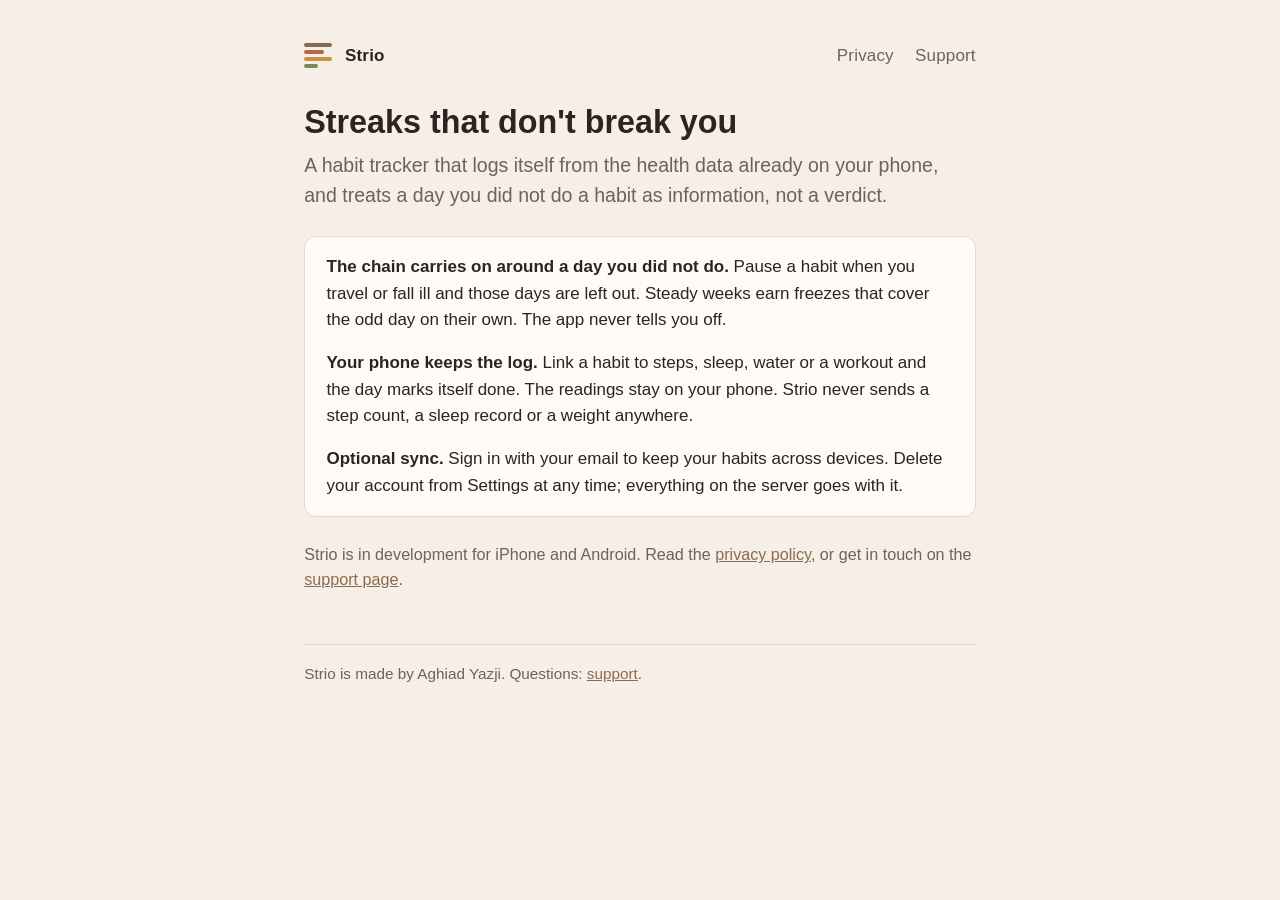
==== index.html @ ce31e803 "docs: the public site, landing page, privacy policy and support Plain HTML under site/, no build ste" ====
<!DOCTYPE html>
<html lang="en">
<head>
<meta charset="utf-8">
<meta name="viewport" content="width=device-width, initial-scale=1">
<title>Strio — Streaks that don't break you</title>
<meta name="description" content="A habit tracker that logs itself from the health data already on your phone, and treats a day you did not do a habit as information rather than failure.">
<link rel="stylesheet" href="style.css">
</head>
<body>
<main>
<header class="site"><span class="mark"><i></i><i></i><i></i><i></i></span><a href="index.html">Strio</a><nav><a href="privacy.html">Privacy</a><a href="support.html">Support</a></nav></header>
<h1>Streaks that don't break you</h1>
<p class="lede">A habit tracker that logs itself from the health data already on your phone, and treats a day you did not do a habit as information, not a verdict.</p>
<div class="card">
<p><strong>The chain carries on around a day you did not do.</strong> Pause a habit when you travel or fall ill and those days are left out. Steady weeks earn freezes that cover the odd day on their own. The app never tells you off.</p>
<p><strong>Your phone keeps the log.</strong> Link a habit to steps, sleep, water or a workout and the day marks itself done. The readings stay on your phone. Strio never sends a step count, a sleep record or a weight anywhere.</p>
<p><strong>Optional sync.</strong> Sign in with your email to keep your habits across devices. Delete your account from Settings at any time; everything on the server goes with it.</p>
</div>
<p class="meta">Strio is in development for iPhone and Android. Read the <a href="privacy.html">privacy policy</a>, or get in touch on the <a href="support.html">support page</a>.</p>
<footer>Strio is made by Aghiad Yazji. Questions: <a href="support.html">support</a>.</footer>
</main>
</body>
</html>
---- style.css ----
:root {
  --bg: #f6efe7;
  --surface: #fffaf5;
  --text: #2b2420;
  --muted: #6e625a;
  --accent: #8b6b4e;
  --rule: #e5d9cc;
}
@media (prefers-color-scheme: dark) {
  :root {
    --bg: #1d1916;
    --surface: #262019;
    --text: #efe6dc;
    --muted: #b3a597;
    --accent: #c9a98a;
    --rule: #3a312a;
  }
}
* { box-sizing: border-box; }
html { font-size: 17px; }
body {
  margin: 0;
  background: var(--bg);
  color: var(--text);
  font-family: -apple-system, BlinkMacSystemFont, "Segoe UI", Roboto, "Helvetica Neue", Arial, sans-serif;
  line-height: 1.55;
}
main {
  max-width: 42rem;
  margin: 0 auto;
  padding: 2.5rem 1.25rem 4rem;
}
header.site { display: flex; align-items: center; gap: .75rem; margin-bottom: 2rem; }
header.site a { color: inherit; text-decoration: none; font-weight: 600; letter-spacing: .01em; }
header.site nav { margin-left: auto; display: flex; gap: 1.25rem; }
header.site nav a { color: var(--muted); font-weight: 500; }
.mark { display: inline-grid; gap: 3px; width: 28px; }
.mark i { display: block; height: 4px; border-radius: 2px; }
.mark i:nth-child(1) { width: 100%; background: #8b6b4e; }
.mark i:nth-child(2) { width: 72%;  background: #b5674a; }
.mark i:nth-child(3) { width: 100%; background: #c8933a; }
.mark i:nth-child(4) { width: 50%;  background: #7a8b5a; }
h1 { font-size: 1.9rem; line-height: 1.2; margin: 0 0 .5rem; }
h2 { font-size: 1.2rem; margin: 2.25rem 0 .5rem; }
p, li { color: var(--text); }
.lede { font-size: 1.15rem; color: var(--muted); margin-top: 0; }
.meta { color: var(--muted); font-size: .95rem; }
a { color: var(--accent); }
ul { padding-left: 1.2rem; }
li + li { margin-top: .35rem; }
.card {
  background: var(--surface);
  border: 1px solid var(--rule);
  border-radius: 12px;
  padding: 1rem 1.25rem;
  margin: 1.5rem 0;
}
.card p:first-child { margin-top: 0; }
.card p:last-child { margin-bottom: 0; }
footer { margin-top: 3rem; padding-top: 1rem; border-top: 1px solid var(--rule); color: var(--muted); font-size: .9rem; }
table { border-collapse: collapse; width: 100%; margin: 1rem 0; font-size: .95rem; }
th, td { text-align: left; vertical-align: top; padding: .5rem .6rem; border-bottom: 1px solid var(--rule); }
th { color: var(--muted); font-weight: 600; }
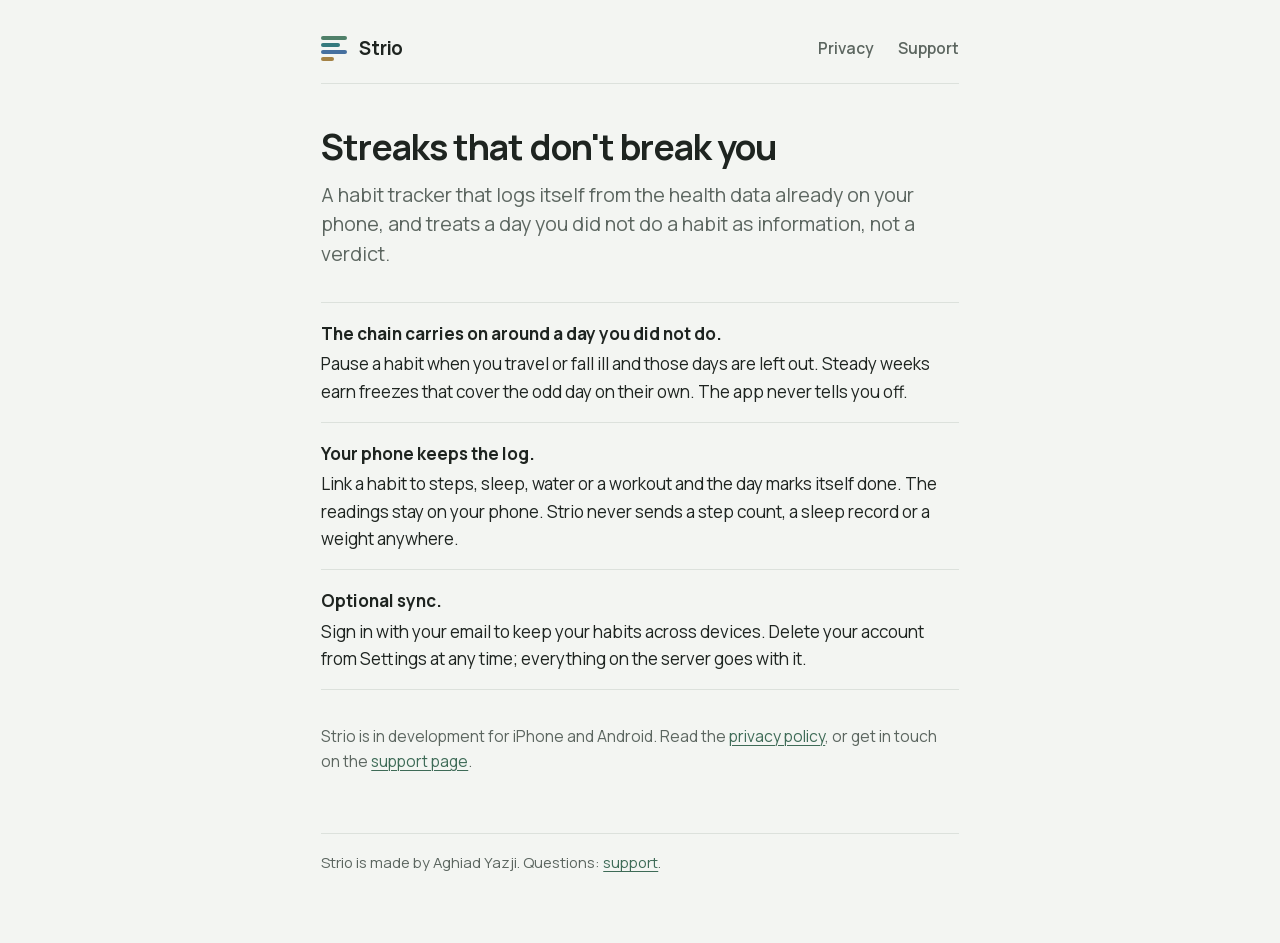
==== commit 5671e72a: "feat: direction B on the site, the form, Settings and the report The site takes B's stone and sage, " ====
--- a/index.html
+++ b/index.html
@@ -5,18 +5,22 @@
 <meta name="viewport" content="width=device-width, initial-scale=1">
 <title>Strio — Streaks that don't break you</title>
 <meta name="description" content="A habit tracker that logs itself from the health data already on your phone, and treats a day you did not do a habit as information rather than failure.">
+<link rel="icon" href="favicon.svg" type="image/svg+xml">
+<meta name="theme-color" content="#f3f5f2" media="(prefers-color-scheme: light)">
+<meta name="theme-color" content="#121614" media="(prefers-color-scheme: dark)">
+<link rel="preload" href="fonts/manrope-latin.woff2" as="font" type="font/woff2" crossorigin>
 <link rel="stylesheet" href="style.css">
 </head>
 <body>
 <main>
-<header class="site"><span class="mark"><i></i><i></i><i></i><i></i></span><a href="index.html">Strio</a><nav><a href="privacy.html">Privacy</a><a href="support.html">Support</a></nav></header>
+<header class="site"><span class="mark" aria-hidden="true"><i></i><i></i><i></i><i></i></span><a href="index.html">Strio</a><nav><a href="privacy.html">Privacy</a><a href="support.html">Support</a></nav></header>
 <h1>Streaks that don't break you</h1>
 <p class="lede">A habit tracker that logs itself from the health data already on your phone, and treats a day you did not do a habit as information, not a verdict.</p>
-<div class="card">
-<p><strong>The chain carries on around a day you did not do.</strong> Pause a habit when you travel or fall ill and those days are left out. Steady weeks earn freezes that cover the odd day on their own. The app never tells you off.</p>
-<p><strong>Your phone keeps the log.</strong> Link a habit to steps, sleep, water or a workout and the day marks itself done. The readings stay on your phone. Strio never sends a step count, a sleep record or a weight anywhere.</p>
-<p><strong>Optional sync.</strong> Sign in with your email to keep your habits across devices. Delete your account from Settings at any time; everything on the server goes with it.</p>
-</div>
+<ul class="points">
+<li><strong>The chain carries on around a day you did not do.</strong>Pause a habit when you travel or fall ill and those days are left out. Steady weeks earn freezes that cover the odd day on their own. The app never tells you off.</li>
+<li><strong>Your phone keeps the log.</strong>Link a habit to steps, sleep, water or a workout and the day marks itself done. The readings stay on your phone. Strio never sends a step count, a sleep record or a weight anywhere.</li>
+<li><strong>Optional sync.</strong>Sign in with your email to keep your habits across devices. Delete your account from Settings at any time; everything on the server goes with it.</li>
+</ul>
 <p class="meta">Strio is in development for iPhone and Android. Read the <a href="privacy.html">privacy policy</a>, or get in touch on the <a href="support.html">support page</a>.</p>
 <footer>Strio is made by Aghiad Yazji. Questions: <a href="support.html">support</a>.</footer>
 </main>
--- a/style.css
+++ b/style.css
@@ -1,63 +1,118 @@
+/* Direction B, "Stone and sage" (lib/app/theme.dart), with its dark twin.
+   Manrope is served from this site, never from a font host, so a visit
+   reaches no one but GitHub Pages. Licence: fonts/OFL.txt. */
+@font-face {
+  font-family: "Manrope";
+  font-style: normal;
+  font-weight: 400 700;
+  font-display: swap;
+  src: url(fonts/manrope-latin.woff2) format("woff2");
+}
 :root {
-  --bg: #f6efe7;
-  --surface: #fffaf5;
-  --text: #2b2420;
-  --muted: #6e625a;
-  --accent: #8b6b4e;
-  --rule: #e5d9cc;
+  color-scheme: light;
+  --bg: #f3f5f2;
+  --surface: #ffffff;
+  --text: #1e2420;
+  --muted: #5c6660;
+  --accent: #3e6b57;
+  --rule: #dce1dc;
+  --stripe-1: #4f8069;
+  --stripe-2: #357a7d;
+  --stripe-3: #46709f;
+  --stripe-4: #a48245;
 }
 @media (prefers-color-scheme: dark) {
   :root {
-    --bg: #1d1916;
-    --surface: #262019;
-    --text: #efe6dc;
-    --muted: #b3a597;
-    --accent: #c9a98a;
-    --rule: #3a312a;
+    color-scheme: dark;
+    --bg: #121614;
+    --surface: #171c19;
+    --text: #e4eae6;
+    --muted: #94a09a;
+    --accent: #7fb89c;
+    --rule: #2a312d;
+    --stripe-1: #7fb89c;
+    --stripe-2: #6db4b6;
+    --stripe-3: #86aad8;
+    --stripe-4: #d4b47a;
   }
 }
 * { box-sizing: border-box; }
-html { font-size: 17px; }
+html { font-size: 17px; -webkit-text-size-adjust: 100%; }
 body {
   margin: 0;
   background: var(--bg);
   color: var(--text);
-  font-family: -apple-system, BlinkMacSystemFont, "Segoe UI", Roboto, "Helvetica Neue", Arial, sans-serif;
-  line-height: 1.55;
+  font-family: "Manrope", -apple-system, BlinkMacSystemFont, "Segoe UI", Roboto, "Helvetica Neue", Arial, sans-serif;
+  line-height: 1.6;
+  font-feature-settings: "tnum" 0;
 }
 main {
-  max-width: 42rem;
+  max-width: 40rem;
   margin: 0 auto;
-  padding: 2.5rem 1.25rem 4rem;
+  padding: 2rem max(1.25rem, env(safe-area-inset-right)) 4rem max(1.25rem, env(safe-area-inset-left));
 }
-header.site { display: flex; align-items: center; gap: .75rem; margin-bottom: 2rem; }
-header.site a { color: inherit; text-decoration: none; font-weight: 600; letter-spacing: .01em; }
-header.site nav { margin-left: auto; display: flex; gap: 1.25rem; }
-header.site nav a { color: var(--muted); font-weight: 500; }
-.mark { display: inline-grid; gap: 3px; width: 28px; }
+header.site {
+  display: flex;
+  align-items: center;
+  gap: .7rem;
+  padding-bottom: 1.1rem;
+  margin-bottom: 2.5rem;
+  border-bottom: 1px solid var(--rule);
+}
+header.site a { color: inherit; text-decoration: none; }
+header.site > a { font-weight: 700; font-size: 1.1rem; letter-spacing: -.01em; }
+header.site nav { margin-left: auto; display: flex; gap: 1.4rem; }
+header.site nav a { color: var(--muted); font-weight: 600; font-size: .92rem; }
+header.site nav a:hover, header.site nav a[aria-current] { color: var(--text); }
+.mark { display: inline-grid; gap: 3px; width: 26px; }
 .mark i { display: block; height: 4px; border-radius: 2px; }
-.mark i:nth-child(1) { width: 100%; background: #8b6b4e; }
-.mark i:nth-child(2) { width: 72%;  background: #b5674a; }
-.mark i:nth-child(3) { width: 100%; background: #c8933a; }
-.mark i:nth-child(4) { width: 50%;  background: #7a8b5a; }
-h1 { font-size: 1.9rem; line-height: 1.2; margin: 0 0 .5rem; }
-h2 { font-size: 1.2rem; margin: 2.25rem 0 .5rem; }
+.mark i:nth-child(1) { width: 100%; background: var(--stripe-1); }
+.mark i:nth-child(2) { width: 72%;  background: var(--stripe-2); }
+.mark i:nth-child(3) { width: 100%; background: var(--stripe-3); }
+.mark i:nth-child(4) { width: 50%;  background: var(--stripe-4); }
+h1 {
+  font-size: 2.1rem;
+  line-height: 1.15;
+  letter-spacing: -.025em;
+  font-weight: 700;
+  margin: 0 0 .75rem;
+  text-wrap: balance;
+}
+h2 {
+  font-size: 1.15rem;
+  letter-spacing: -.01em;
+  font-weight: 700;
+  margin: 2.5rem 0 .5rem;
+}
+h3 { font-size: 1rem; font-weight: 700; margin: 1.75rem 0 .35rem; }
 p, li { color: var(--text); }
-.lede { font-size: 1.15rem; color: var(--muted); margin-top: 0; }
-.meta { color: var(--muted); font-size: .95rem; }
-a { color: var(--accent); }
+.lede { font-size: 1.15rem; line-height: 1.5; color: var(--muted); margin-top: 0; }
+.meta { color: var(--muted); font-size: .92rem; }
+a { color: var(--accent); text-underline-offset: .18em; text-decoration-thickness: 1px; }
+strong { font-weight: 700; }
 ul { padding-left: 1.2rem; }
 li + li { margin-top: .35rem; }
+li::marker { color: var(--muted); }
 .card {
   background: var(--surface);
   border: 1px solid var(--rule);
-  border-radius: 12px;
-  padding: 1rem 1.25rem;
-  margin: 1.5rem 0;
+  border-radius: 16px;
+  padding: 1.1rem 1.35rem;
+  margin: 1.75rem 0;
 }
 .card p:first-child { margin-top: 0; }
 .card p:last-child { margin-bottom: 0; }
-footer { margin-top: 3rem; padding-top: 1rem; border-top: 1px solid var(--rule); color: var(--muted); font-size: .9rem; }
-table { border-collapse: collapse; width: 100%; margin: 1rem 0; font-size: .95rem; }
-th, td { text-align: left; vertical-align: top; padding: .5rem .6rem; border-bottom: 1px solid var(--rule); }
-th { color: var(--muted); font-weight: 600; }
+.points { list-style: none; padding: 0; margin: 2rem 0; border-top: 1px solid var(--rule); }
+.points li { margin: 0; padding: 1rem 0; border-bottom: 1px solid var(--rule); }
+.points strong { display: block; margin-bottom: .2rem; }
+footer {
+  margin-top: 3.5rem;
+  padding-top: 1rem;
+  border-top: 1px solid var(--rule);
+  color: var(--muted);
+  font-size: .88rem;
+}
+.table-wrap { overflow-x: auto; margin: 1rem 0; }
+table { border-collapse: collapse; width: 100%; font-size: .93rem; }
+th, td { text-align: left; vertical-align: top; padding: .55rem .6rem .55rem 0; border-bottom: 1px solid var(--rule); }
+th { color: var(--muted); font-weight: 600; font-size: .85rem; }
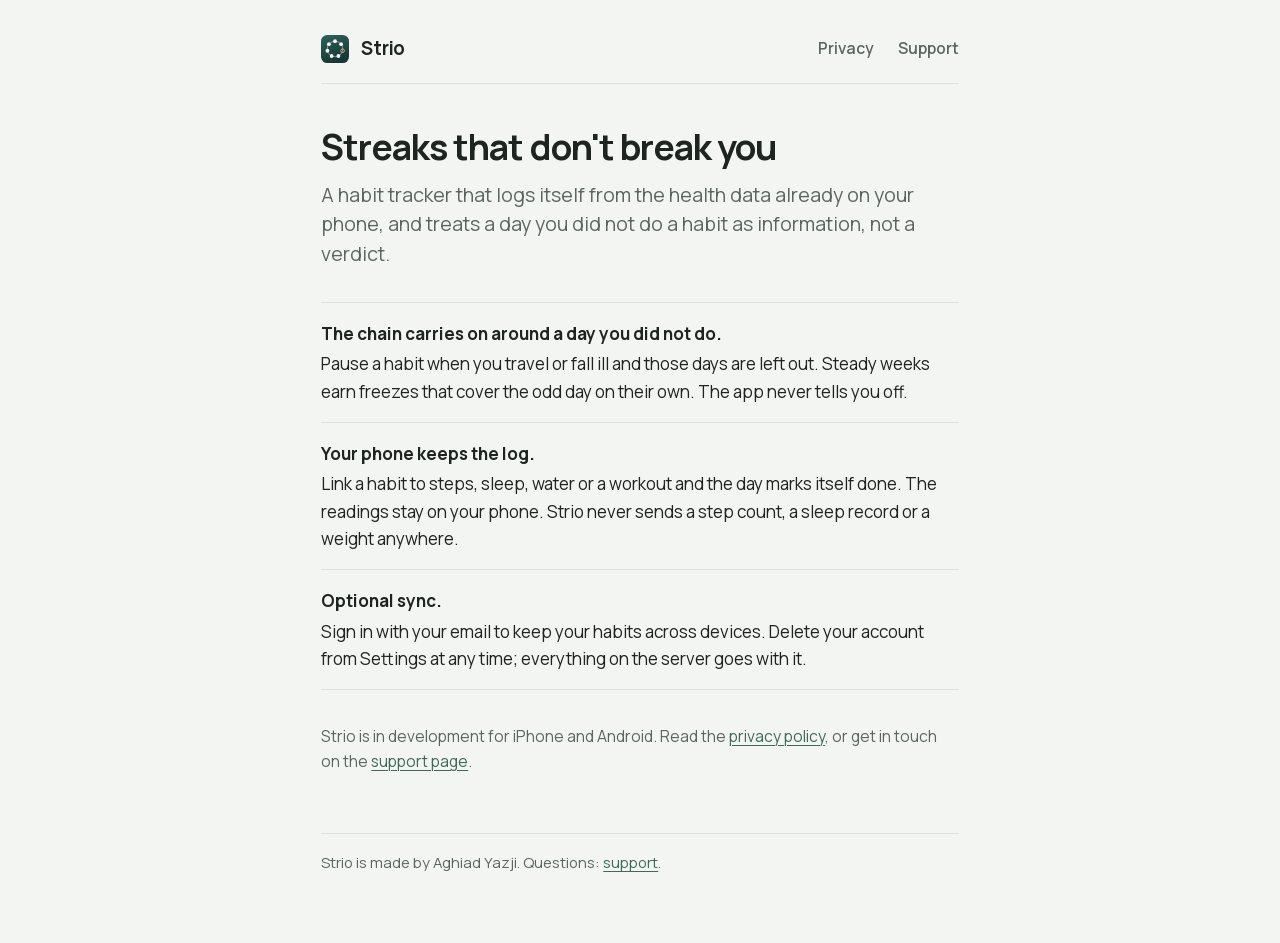
==== commit 4721760b: "docs: a web route to delete an account, and the ring on the site support.html gains "Delete your acc" ====
--- a/index.html
+++ b/index.html
@@ -13,7 +13,7 @@
 </head>
 <body>
 <main>
-<header class="site"><span class="mark" aria-hidden="true"><i></i><i></i><i></i><i></i></span><a href="index.html">Strio</a><nav><a href="privacy.html">Privacy</a><a href="support.html">Support</a></nav></header>
+<header class="site"><img class="mark" src="favicon.svg" alt="" width="28" height="28"><a href="index.html">Strio</a><nav><a href="privacy.html">Privacy</a><a href="support.html">Support</a></nav></header>
 <h1>Streaks that don't break you</h1>
 <p class="lede">A habit tracker that logs itself from the health data already on your phone, and treats a day you did not do a habit as information, not a verdict.</p>
 <ul class="points">
--- a/style.css
+++ b/style.css
@@ -16,10 +16,6 @@
   --muted: #5c6660;
   --accent: #3e6b57;
   --rule: #dce1dc;
-  --stripe-1: #4f8069;
-  --stripe-2: #357a7d;
-  --stripe-3: #46709f;
-  --stripe-4: #a48245;
 }
 @media (prefers-color-scheme: dark) {
   :root {
@@ -30,10 +26,6 @@
     --muted: #94a09a;
     --accent: #7fb89c;
     --rule: #2a312d;
-    --stripe-1: #7fb89c;
-    --stripe-2: #6db4b6;
-    --stripe-3: #86aad8;
-    --stripe-4: #d4b47a;
   }
 }
 * { box-sizing: border-box; }
@@ -64,12 +56,8 @@
 header.site nav { margin-left: auto; display: flex; gap: 1.4rem; }
 header.site nav a { color: var(--muted); font-weight: 600; font-size: .92rem; }
 header.site nav a:hover, header.site nav a[aria-current] { color: var(--text); }
-.mark { display: inline-grid; gap: 3px; width: 26px; }
-.mark i { display: block; height: 4px; border-radius: 2px; }
-.mark i:nth-child(1) { width: 100%; background: var(--stripe-1); }
-.mark i:nth-child(2) { width: 72%;  background: var(--stripe-2); }
-.mark i:nth-child(3) { width: 100%; background: var(--stripe-3); }
-.mark i:nth-child(4) { width: 50%;  background: var(--stripe-4); }
+/* The app icon itself, the week ring (favicon.svg carries its own corners). */
+.mark { display: block; width: 28px; height: 28px; flex: none; }
 h1 {
   font-size: 2.1rem;
   line-height: 1.15;
